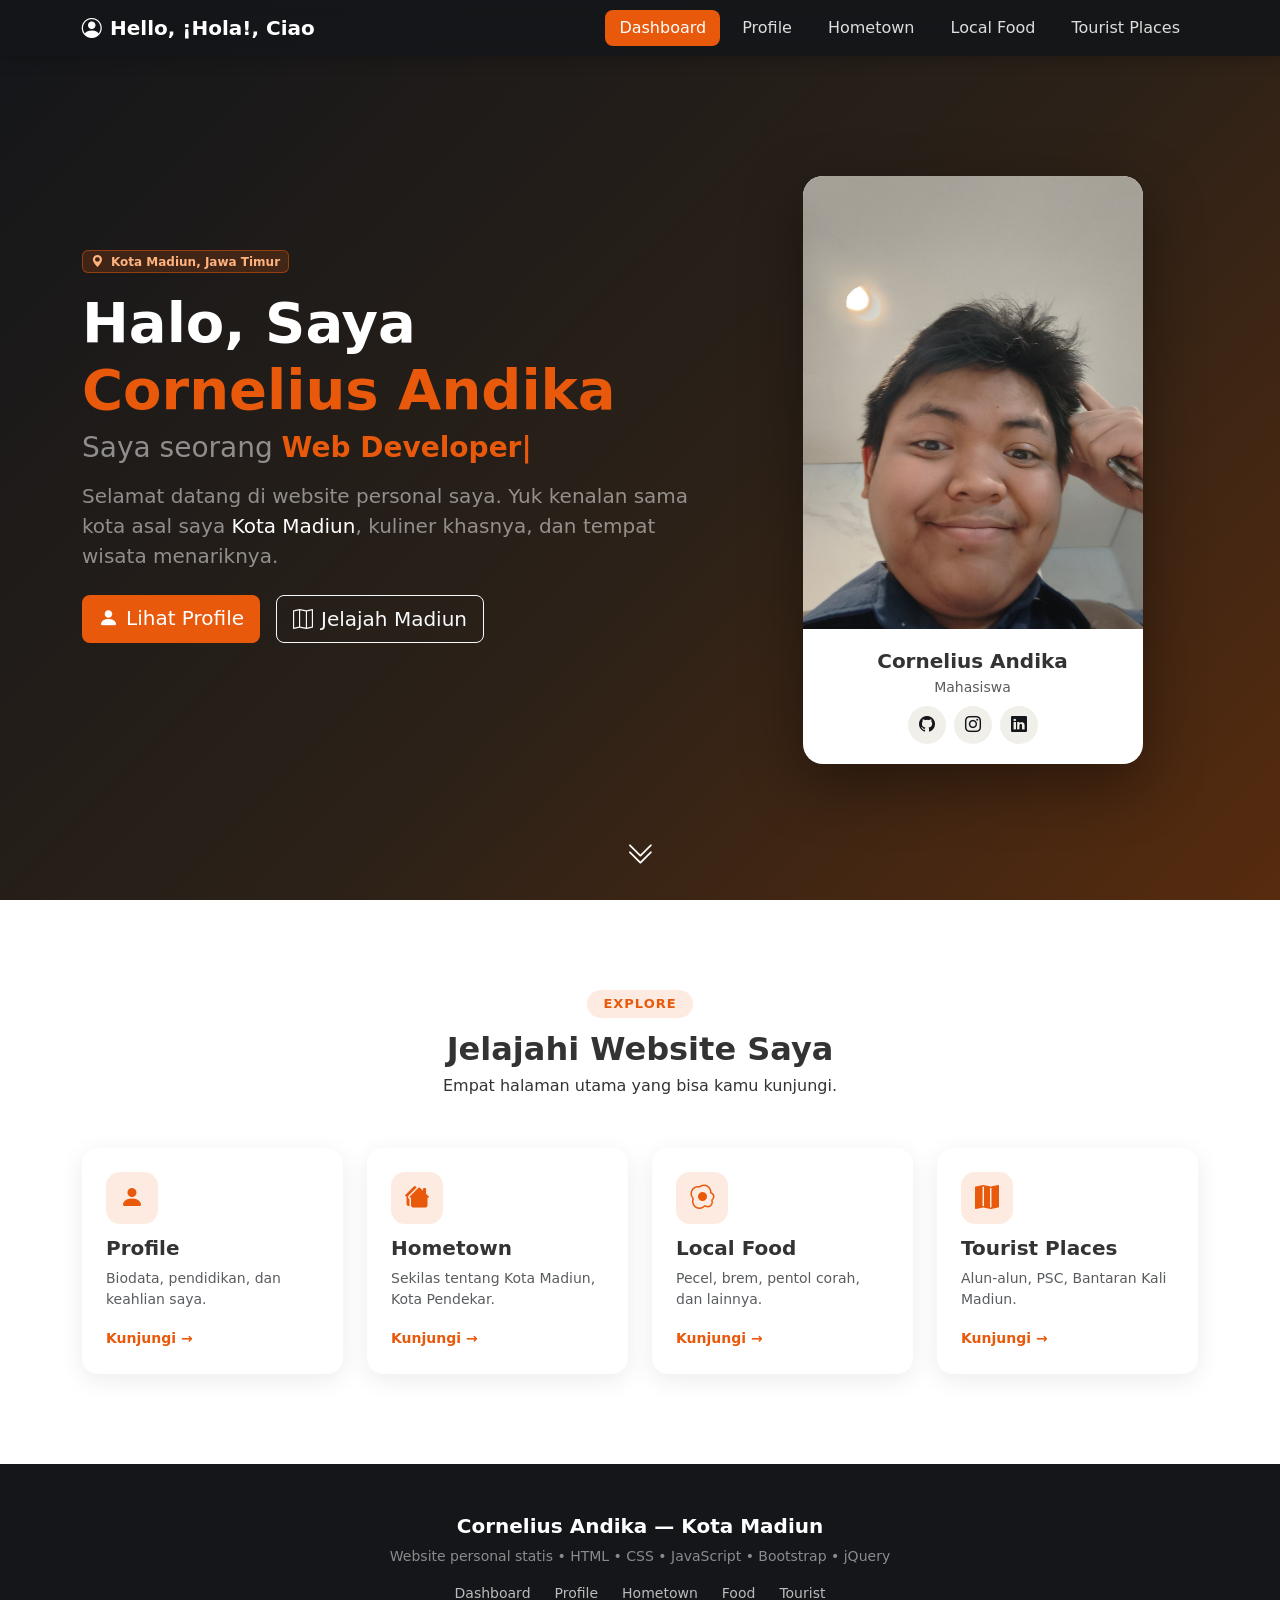
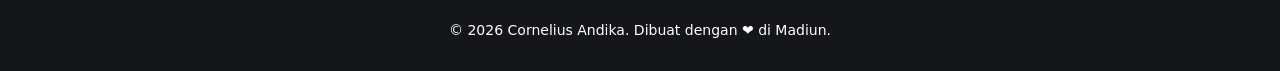
==== quiz1/index.html @ f0040d5b "Personal website statis Kota Madiun - Quiz 1 WebPro Website personal multi-page dengan routing /quiz" ====
<!DOCTYPE html>
<html lang="id">
<head>
  <meta charset="UTF-8">
  <meta name="viewport" content="width=device-width, initial-scale=1.0">
  <title>Dashboard | My Personal Website — Kota Madiun</title>
  <meta name="description" content="Dashboard website personal: profil, Kota Madiun, kuliner lokal, dan wisata.">
  <link href="https://cdn.jsdelivr.net/npm/bootstrap@5.3.3/dist/css/bootstrap.min.css" rel="stylesheet">
  <link rel="stylesheet" href="https://cdn.jsdelivr.net/npm/bootstrap-icons@1.11.3/font/bootstrap-icons.min.css">
  <link rel="stylesheet" href="css/style.css">
  <link rel="icon" href="data:,">
  <noscript><style>.reveal{opacity:1!important;transform:none!important}</style></noscript>
</head>
<body>

  <nav id="mainNav" class="navbar navbar-expand-lg navbar-dark fixed-top">
    <div class="container">
      <a class="navbar-brand fw-bold" href="./"><i class="bi bi-person-circle me-2"></i>Hello, ¡Hola!, Ciao</a>
      <button class="navbar-toggler" type="button" data-bs-toggle="collapse" data-bs-target="#navMenu">
        <span class="navbar-toggler-icon"></span>
      </button>
      <div class="collapse navbar-collapse" id="navMenu">
        <ul class="navbar-nav ms-auto">
          <li class="nav-item"><a class="nav-link active" href="./">Dashboard</a></li>
          <li class="nav-item"><a class="nav-link" href="profile/">Profile</a></li>
          <li class="nav-item"><a class="nav-link" href="hometown/">Hometown</a></li>
          <li class="nav-item"><a class="nav-link" href="food/">Local Food</a></li>
          <li class="nav-item"><a class="nav-link" href="tourist/">Tourist Places</a></li>
        </ul>
      </div>
    </div>
  </nav>

  <header class="hero d-flex align-items-center">
    <div class="container text-center text-lg-start">
      <div class="row align-items-center">
        <div class="col-lg-7">
          <span class="badge hero-badge mb-3"><i class="bi bi-geo-alt-fill me-1"></i> Kota Madiun, Jawa Timur</span>
          <h1 class="display-4 fw-bold text-white">Halo, Saya <span class="text-accent">Cornelius Andika</span></h1>
          <h3 class="text-white-50">Saya seorang <span id="typed" class="text-accent fw-semibold"></span><span class="cursor">|</span></h3>
          <p class="lead text-white-50 mt-3">Selamat datang di website personal saya. Yuk kenalan sama kota asal saya <strong class="text-white">Kota Madiun</strong>, kuliner khasnya, dan tempat wisata menariknya.</p>
          <div class="d-flex gap-3 justify-content-center justify-content-lg-start mt-4 flex-wrap">
            <a href="profile/" class="btn btn-accent btn-lg"><i class="bi bi-person-fill me-2"></i>Lihat Profile</a>
            <a href="tourist/" class="btn btn-outline-light btn-lg"><i class="bi bi-map me-2"></i>Jelajah Madiun</a>
          </div>
          <div class="d-flex gap-4 justify-content-center justify-content-lg-start mt-5">
          </div>
        </div>
        <div class="col-lg-5 text-center mt-5 mt-lg-0">
          <div class="hero-card">
            <img src="images/profile.jpg" alt="Foto Cornelius Andika" class="hero-img">
            <div class="hero-card-body">
              <h5 class="fw-bold mb-1">Cornelius Andika</h5>
              <p class="text-muted small mb-2">Mahasiswa</p>
              <div class="d-flex gap-2 justify-content-center">
                <a href="https://github.com/corneliusandika" class="social-btn"><i class="bi bi-github"></i></a>
                <a href="https://instagram.com/corneliusndika" class="social-btn"><i class="bi bi-instagram"></i></a>
                <a href="https://www.linkedin.com/in/cornelius-a-859b1732a/" class="social-btn"><i class="bi bi-linkedin"></i></a>
              </div>
            </div>
          </div>
        </div>
      </div>
    </div>
    <a href="#explore" class="scroll-down"><i class="bi bi-chevron-double-down"></i></a>
  </header>

  <section id="explore" class="section">
    <div class="container">
      <div class="section-title reveal">
        <span class="section-tag">Explore</span>
        <h2>Jelajahi Website Saya</h2>
        <p>Empat halaman utama yang bisa kamu kunjungi.</p>
      </div>
      <div class="row g-4">
        <div class="col-md-6 col-lg-3 reveal">
          <a href="profile/" class="card preview-card h-100 d-block p-4">
            <div class="preview-icon"><i class="bi bi-person-fill"></i></div>
            <h5 class="fw-bold">Profile</h5>
            <p class="text-muted small">Biodata, pendidikan, dan keahlian saya.</p>
            <span class="text-accent fw-semibold small">Kunjungi →</span>
          </a>
        </div>
        <div class="col-md-6 col-lg-3 reveal">
          <a href="hometown/" class="card preview-card h-100 d-block p-4">
            <div class="preview-icon"><i class="bi bi-houses-fill"></i></div>
            <h5 class="fw-bold">Hometown</h5>
            <p class="text-muted small">Sekilas tentang Kota Madiun, Kota Pendekar.</p>
            <span class="text-accent fw-semibold small">Kunjungi →</span>
          </a>
        </div>
        <div class="col-md-6 col-lg-3 reveal">
          <a href="food/" class="card preview-card h-100 d-block p-4">
            <div class="preview-icon"><i class="bi bi-egg-fried"></i></div>
            <h5 class="fw-bold">Local Food</h5>
            <p class="text-muted small">Pecel, brem, pentol corah, dan lainnya.</p>
            <span class="text-accent fw-semibold small">Kunjungi →</span>
          </a>
        </div>
        <div class="col-md-6 col-lg-3 reveal">
          <a href="tourist/" class="card preview-card h-100 d-block p-4">
            <div class="preview-icon"><i class="bi bi-map-fill"></i></div>
            <h5 class="fw-bold">Tourist Places</h5>
            <p class="text-muted small">Alun-alun, PSC, Bantaran Kali Madiun.</p>
            <span class="text-accent fw-semibold small">Kunjungi →</span>
          </a>
        </div>
      </div>
    </div>
  </section>

  <footer class="footer">
    <div class="container text-center">
      <h5 class="fw-bold">Cornelius Andika — Kota Madiun</h5>
      <p class="text-white-50 small">Website personal statis • HTML • CSS • JavaScript • Bootstrap • jQuery</p>
      <div class="d-flex gap-2 justify-content-center mb-3 flex-wrap">
        <a href="./" class="footer-link">Dashboard</a>
        <a href="profile/" class="footer-link">Profile</a>
        <a href="hometown/" class="footer-link">Hometown</a>
        <a href="food/" class="footer-link">Food</a>
        <a href="tourist/" class="footer-link">Tourist</a>
      </div>
      <p class="small mb-0">&copy; <span id="year"></span> Cornelius Andika. Dibuat dengan ❤️ di Madiun.</p>
    </div>
  </footer>

  <button id="backTop" title="Kembali ke atas"><i class="bi bi-arrow-up"></i></button>

  <script src="https://code.jquery.com/jquery-3.7.1.min.js"></script>
  <script src="https://cdn.jsdelivr.net/npm/bootstrap@5.3.3/dist/js/bootstrap.bundle.min.js"></script>
  <script src="js/script.js"></script>
</body>
</html>
---- quiz1/css/style.css ----
:root {
  --accent: #e8590c;
  --accent-dark: #c94a08;
  --dark: #14161a;
  --muted-bg: #f6f4ef;
}
html { scroll-behavior: smooth; }
body { font-family: 'Segoe UI', system-ui, sans-serif; color: #333; overflow-x: hidden; }
img { max-width: 100%; height: auto; }
.text-accent { color: var(--accent) !important; }

/* Navbar */
#mainNav { background: rgba(20,22,26,.92); backdrop-filter: blur(8px); box-shadow: 0 2px 16px rgba(0,0,0,.25); }
#mainNav .nav-link { color: #ddd; margin: 0 4px; border-radius: 8px; padding: 6px 14px; }
#mainNav .nav-link:hover, #mainNav .nav-link.active { color: #fff; background: var(--accent); }

/* Hero (homepage) */
.hero { min-height: 100vh; padding: 120px 0 80px; background: linear-gradient(135deg, #14161a 0%, #2b2118 55%, #572b0e 100%); position: relative; }
.hero-badge { background: rgba(232,89,12,.18); color: #ffb37e; border: 1px solid rgba(232,89,12,.5); }
.cursor { animation: blink 1s infinite; color: var(--accent); font-weight: bold; }
@keyframes blink { 50% { opacity: 0; } }
.btn-accent { background: var(--accent); color: #fff; border: none; }
.btn-accent:hover { background: var(--accent-dark); color: #fff; }
.hero-card { background: #fff; border-radius: 20px; overflow: hidden; max-width: 340px; margin: 0 auto; box-shadow: 0 20px 60px rgba(0,0,0,.4); }
.hero-img { width: 100%; height: auto; display: block; }
.hero-card-body { padding: 20px; }
.social-btn { width: 38px; height: 38px; display: inline-flex; align-items: center; justify-content: center; border-radius: 50%; background: #f1efe9; color: var(--dark); text-decoration: none; }
.social-btn:hover { background: var(--accent); color: #fff; }
.scroll-down { position: absolute; bottom: 24px; left: 50%; transform: translateX(-50%); color: #fff; font-size: 28px; animation: bounce 1.6s infinite; text-decoration: none; }
@keyframes bounce { 0%,100% { transform: translate(-50%,0); } 50% { transform: translate(-50%,10px); } }

/* Sub-page header */
.page-header { padding: 140px 0 60px; background: linear-gradient(135deg, #14161a 0%, #2b2118 55%, #572b0e 100%); color: #fff; }
.page-header .breadcrumb a { color: #ffb37e; text-decoration: none; }

/* Sections */
.section { padding: 90px 0; }
.section-title { text-align: center; margin-bottom: 50px; }
.section-tag { display: inline-block; background: rgba(232,89,12,.12); color: var(--accent); font-weight: 700; padding: 4px 16px; border-radius: 20px; font-size: 13px; text-transform: uppercase; letter-spacing: 1px; }
.section-title h2 { font-weight: 800; margin: 12px 0 6px; }
.bg-light-custom { background: var(--muted-bg); }

/* Cards */
.card { border: none; border-radius: 16px; box-shadow: 0 6px 24px rgba(0,0,0,.08); overflow: hidden; }
.profile-card img { width: 100%; height: auto; display: block; }
.profile-info li { margin-bottom: 8px; font-size: 14px; }
.profile-info i { color: var(--accent); margin-right: 8px; }
.mini-stat { background: var(--muted-bg); border-radius: 12px; padding: 14px 6px; }
.mini-stat i { font-size: 22px; color: var(--accent); }
.timeline { list-style: none; padding-left: 18px; border-left: 3px solid var(--accent); }
.timeline li { margin-bottom: 14px; font-size: 14px; }
.skill { margin-bottom: 14px; font-size: 14px; }
.progress { height: 8px; border-radius: 6px; background: #eee; margin-top: 6px; }
.progress-bar { background: var(--accent); border-radius: 6px; }

/* Preview cards (homepage) */
.preview-card { transition: transform .25s; text-decoration: none; color: inherit; }
.preview-card:hover { transform: translateY(-6px); color: inherit; }
.preview-card img { height: 180px; object-fit: cover; width: 100%; }
.preview-icon { width: 52px; height: 52px; display: inline-flex; align-items: center; justify-content: center; border-radius: 14px; background: rgba(232,89,12,.12); color: var(--accent); font-size: 24px; margin-bottom: 12px; }

/* Hometown */
.highlight { background: #ffe8cc; color: #9c4405; padding: 1px 8px; border-radius: 6px; font-weight: 600; }
.fact-box { background: #fff; border-radius: 12px; padding: 16px; text-align: center; box-shadow: 0 4px 14px rgba(0,0,0,.06); }
.fact-box i { font-size: 24px; color: var(--accent); }
.fact-box h5 { font-weight: 800; margin: 8px 0 2px; }

/* Food */
.btn-filter { border: 1px solid var(--accent); color: var(--accent); border-radius: 20px; padding: 6px 20px; }
.btn-filter.active, .btn-filter:hover { background: var(--accent); color: #fff; }
.food-card { position: relative; }
.food-card img { height: 200px; object-fit: cover; width: 100%; }
.food-badge { position: absolute; top: 12px; left: 12px; background: var(--accent); color: #fff; font-size: 12px; font-weight: 700; padding: 4px 12px; border-radius: 20px; }
.price { font-weight: 800; color: var(--accent); }
.cat { font-size: 12px; background: var(--muted-bg); padding: 3px 10px; border-radius: 12px; }

/* Tourist */
.place-card { cursor: pointer; transition: transform .25s; }
.place-card:hover { transform: translateY(-6px); }
.place-card img { height: 200px; object-fit: cover; width: 100%; }

/* Footer */
.footer { background: var(--dark); color: #fff; padding: 50px 0 30px; }
.footer-link { color: #bbb; text-decoration: none; font-size: 14px; margin: 0 8px; }
.footer-link:hover { color: var(--accent); }

/* Reveal animation */
.reveal { opacity: 0; transform: translateY(30px); transition: all .7s ease; }
.reveal.visible { opacity: 1; transform: none; }

#backTop { position: fixed; bottom: 24px; right: 24px; width: 46px; height: 46px; border: none; border-radius: 50%; background: var(--accent); color: #fff; font-size: 20px; display: none; box-shadow: 0 6px 18px rgba(0,0,0,.3); z-index: 999; }
#backTop:hover { background: var(--accent-dark); }

/* Responsive / Mobile layout */
.filter-group { flex-wrap: wrap; gap: 8px; justify-content: center; }
.filter-group .btn-filter { margin: 0; }

@media (max-width: 991.98px) {
  .hero { padding: 110px 0 70px; min-height: auto; text-align: center; }
  .hero .display-4 { font-size: 2.1rem; }
  .hero h3 { font-size: 1.15rem; }
  .hero .lead { font-size: 1rem; }
  .hero-card { margin-top: 8px; }
  .section { padding: 60px 0; }
  .section-title { margin-bottom: 34px; }
  .page-header { padding: 120px 0 44px; }
  .page-header .display-5 { font-size: 2rem; }
  .scroll-down { display: none; }
  .reveal { transform: none; }
}

@media (max-width: 575.98px) {
  .hero { padding: 100px 0 56px; }
  .hero .display-4 { font-size: 1.75rem; }
  .hero h3 { font-size: 1.05rem; min-height: 3.2em; }
  .hero .btn-lg { width: 100%; padding: 12px; font-size: 1rem; }
  .hero-card { max-width: 300px; }
  .section { padding: 48px 0; }
  .page-header { padding: 110px 0 36px; }
  .page-header .display-5 { font-size: 1.7rem; }
  .filter-group { width: 100%; }
  .filter-group .btn-filter { flex: 1 1 auto; padding: 8px 10px; font-size: 13px; white-space: nowrap; }
  .food-card img, .place-card img { height: 180px; }
  .mini-stat h5 { font-size: 1rem; }
  .fact-box h5 { font-size: 1rem; }
  .footer-link { display: inline-block; margin: 4px 8px; }
  #backTop { bottom: 16px; right: 16px; width: 44px; height: 44px; }
  .modal-dialog { margin: 12px; }
}
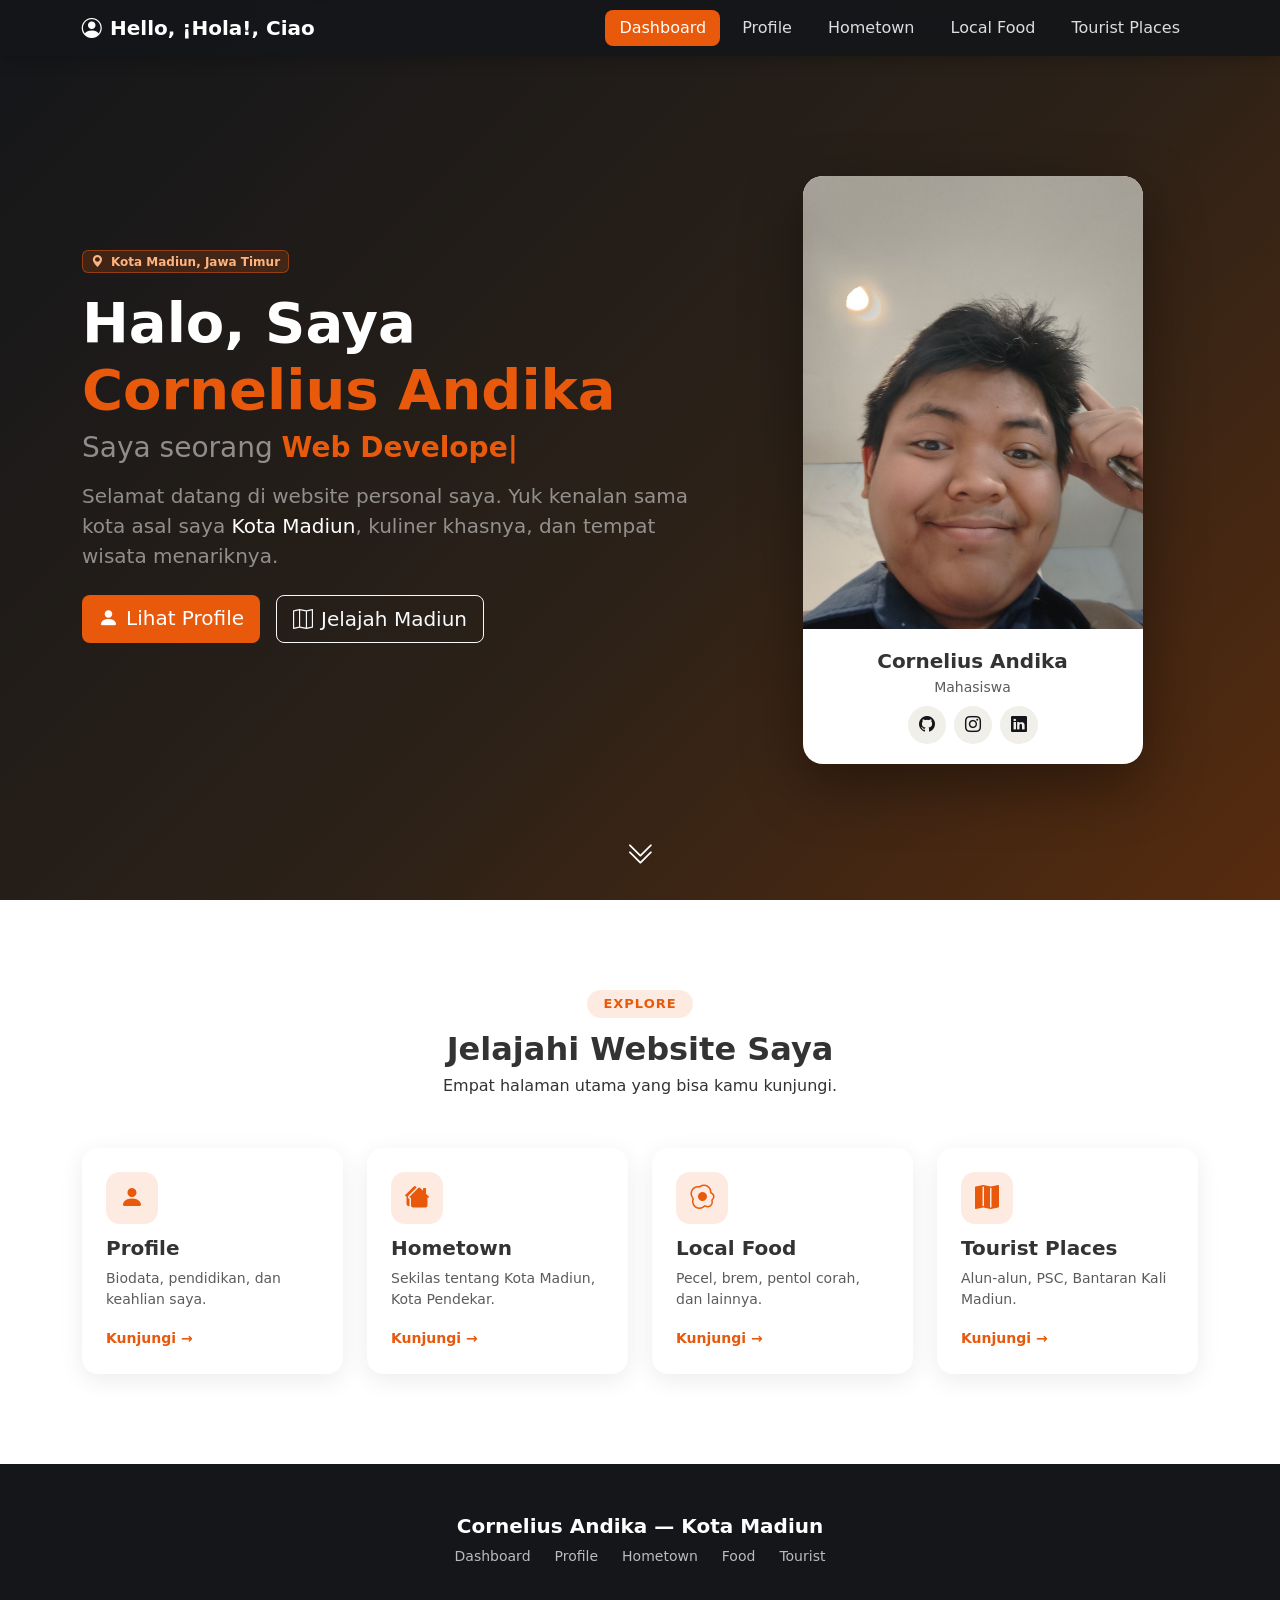
==== commit 15cfecdb: "update" ====
--- a/quiz1/index.html
+++ b/quiz1/index.html
@@ -112,7 +112,6 @@
   <footer class="footer">
     <div class="container text-center">
       <h5 class="fw-bold">Cornelius Andika — Kota Madiun</h5>
-      <p class="text-white-50 small">Website personal statis • HTML • CSS • JavaScript • Bootstrap • jQuery</p>
       <div class="d-flex gap-2 justify-content-center mb-3 flex-wrap">
         <a href="./" class="footer-link">Dashboard</a>
         <a href="profile/" class="footer-link">Profile</a>
@@ -120,7 +119,6 @@
         <a href="food/" class="footer-link">Food</a>
         <a href="tourist/" class="footer-link">Tourist</a>
       </div>
-      <p class="small mb-0">&copy; <span id="year"></span> Cornelius Andika. Dibuat dengan ❤️ di Madiun.</p>
     </div>
   </footer>
 
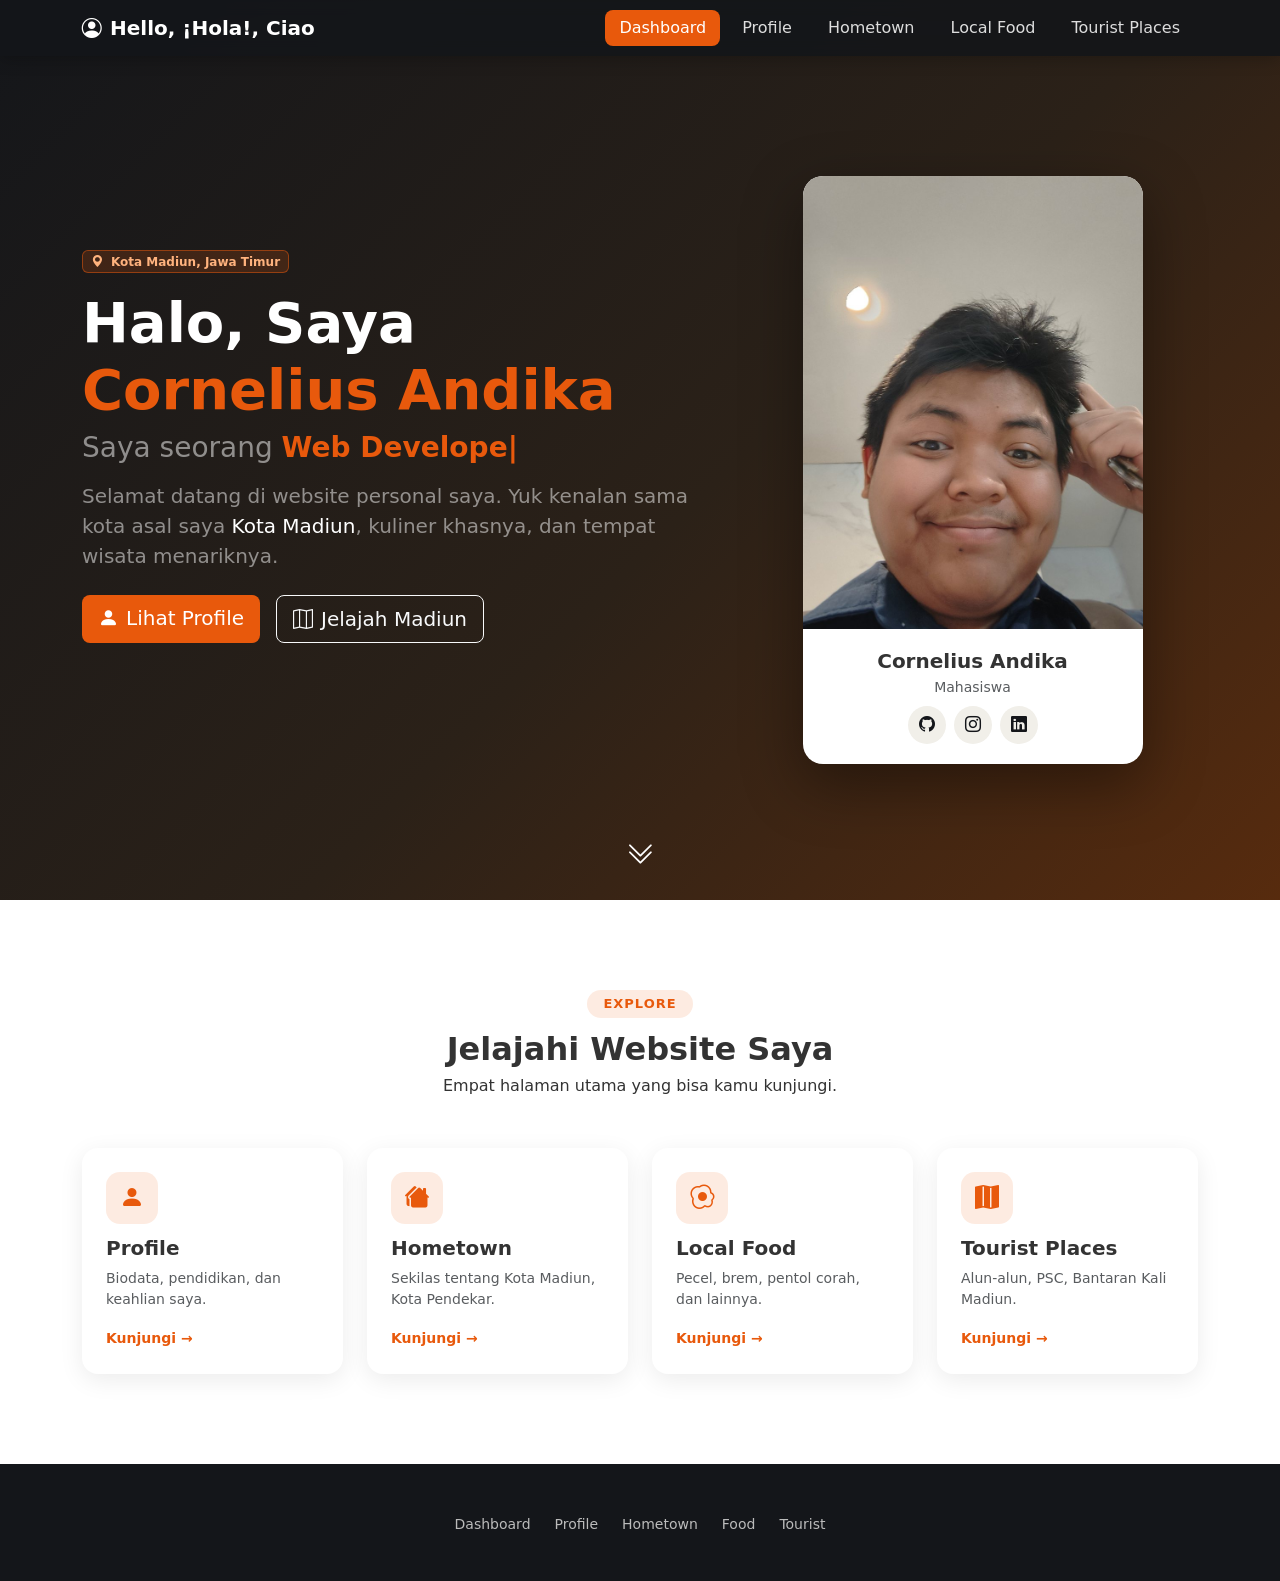
==== commit b0257ae7: "update last" ====
--- a/quiz1/index.html
+++ b/quiz1/index.html
@@ -111,7 +111,6 @@
 
   <footer class="footer">
     <div class="container text-center">
-      <h5 class="fw-bold">Cornelius Andika — Kota Madiun</h5>
       <div class="d-flex gap-2 justify-content-center mb-3 flex-wrap">
         <a href="./" class="footer-link">Dashboard</a>
         <a href="profile/" class="footer-link">Profile</a>
